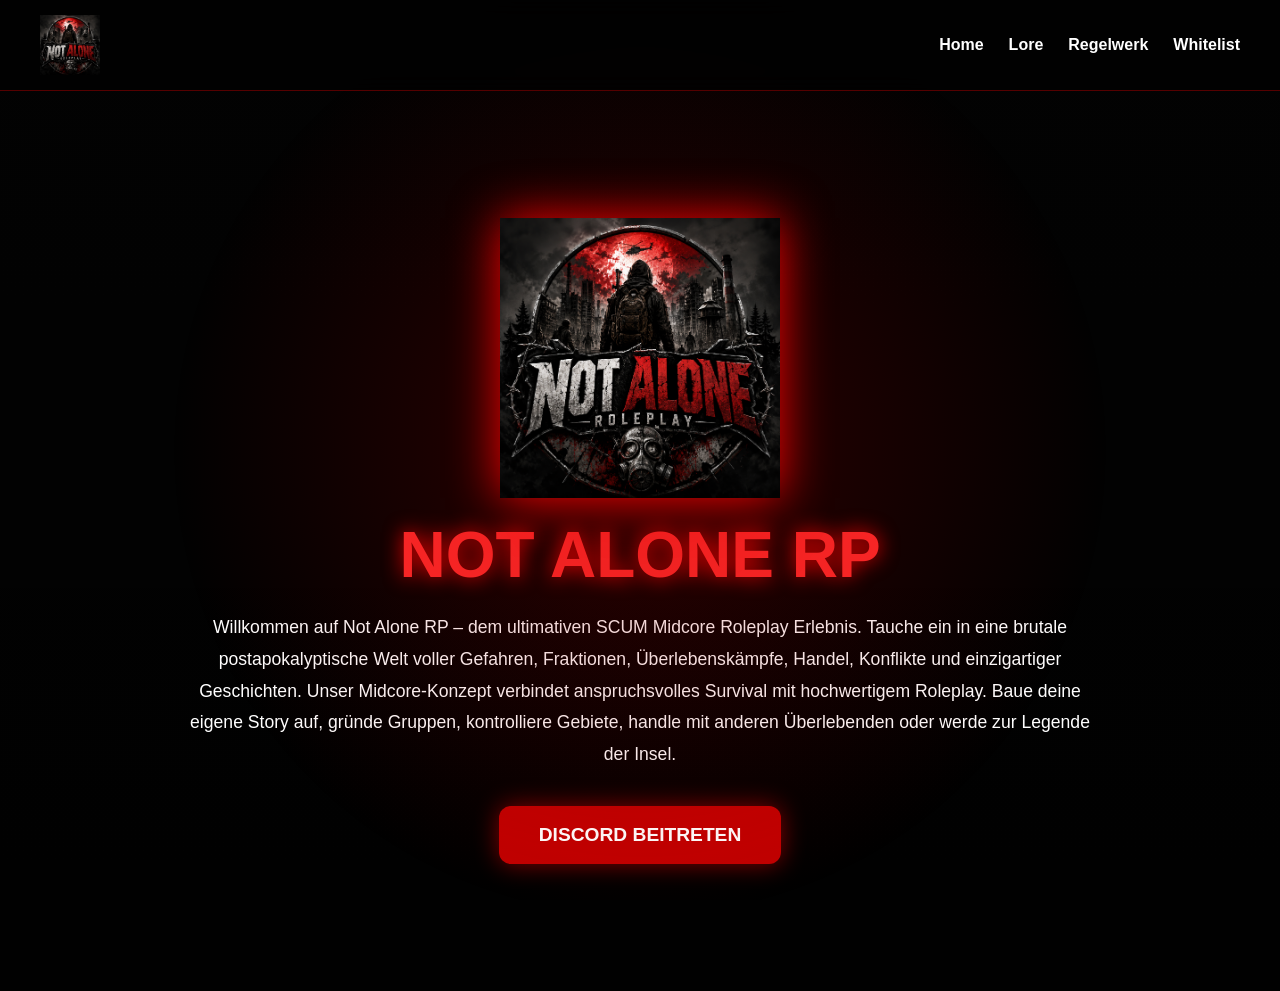
==== index.html @ 969cafd8 "Add files via upload" ====
<!DOCTYPE html>
<html lang="de">
<head>
<meta charset="UTF-8">
<meta name="viewport" content="width=device-width, initial-scale=1.0">
<title>Not Alone RP</title>
<link rel="stylesheet" href="style.css">
</head>
<body>
<nav>
<img src="logo.png">
<ul>
<li><a href="index.html">Home</a></li>
<li><a href="lore.html">Lore</a></li>
<li><a href="regelwerk.html">Regelwerk</a></li>
<li><a href="whitelist.html">Whitelist</a></li>
</ul>
</nav>

<section class="hero">
<img src="logo.png">
<h1>NOT ALONE RP</h1>
<p>
Willkommen auf Not Alone RP – dem ultimativen SCUM Midcore Roleplay Erlebnis.
Tauche ein in eine brutale postapokalyptische Welt voller Gefahren, Fraktionen,
Überlebenskämpfe, Handel, Konflikte und einzigartiger Geschichten.
Unser Midcore-Konzept verbindet anspruchsvolles Survival mit hochwertigem Roleplay.
Baue deine eigene Story auf, gründe Gruppen, kontrolliere Gebiete, handle mit anderen
Überlebenden oder werde zur Legende der Insel.
</p>

<a class="discord-btn" href="https://discord.gg/XP85SazXAx">DISCORD BEITRETEN</a>
</section>
</body>
</html>
---- style.css ----
*{margin:0;padding:0;box-sizing:border-box}
body{
font-family:Arial,sans-serif;
background:#080808;
color:#fff;
overflow-x:hidden;
}
body::before{
content:'';
position:fixed;
inset:0;
background:radial-gradient(circle at center, rgba(180,0,0,.25), transparent 60%);
pointer-events:none;
}
nav{
position:sticky;top:0;
display:flex;justify-content:space-between;align-items:center;
padding:15px 40px;
background:rgba(0,0,0,.85);
backdrop-filter:blur(10px);
border-bottom:1px solid #550000;
z-index:999;
}
nav img{height:60px}
nav ul{display:flex;gap:25px;list-style:none}
nav a{
text-decoration:none;color:white;font-weight:bold;
transition:.3s
}
nav a:hover{color:#ff2a2a;text-shadow:0 0 15px red}
.hero{
min-height:100vh;
display:flex;
flex-direction:column;
justify-content:center;
align-items:center;
text-align:center;
padding:40px;
background:linear-gradient(rgba(0,0,0,.7),rgba(0,0,0,.9));
}
.hero img{
width:280px;
filter:drop-shadow(0 0 25px red);
animation:float 4s ease-in-out infinite;
}
@keyframes float{
50%{transform:translateY(-10px)}
}
h1{
font-size:4rem;
color:#ff2a2a;
text-shadow:0 0 20px red;
margin:20px 0;
}
p{
max-width:900px;
line-height:1.8;
font-size:1.1rem;
}
.discord-btn{
margin-top:35px;
padding:18px 40px;
background:#c00000;
color:white;
text-decoration:none;
font-size:1.2rem;
font-weight:bold;
border-radius:12px;
box-shadow:0 0 25px rgba(255,0,0,.5);
transition:.3s;
}
.discord-btn:hover{
transform:scale(1.08);
background:#ff2020;
}
.content{
max-width:1200px;
margin:auto;
padding:80px 25px;
}
.card{
background:#111;
border:1px solid #500;
padding:25px;
margin-top:20px;
border-radius:15px;
box-shadow:0 0 20px rgba(255,0,0,.15);
}
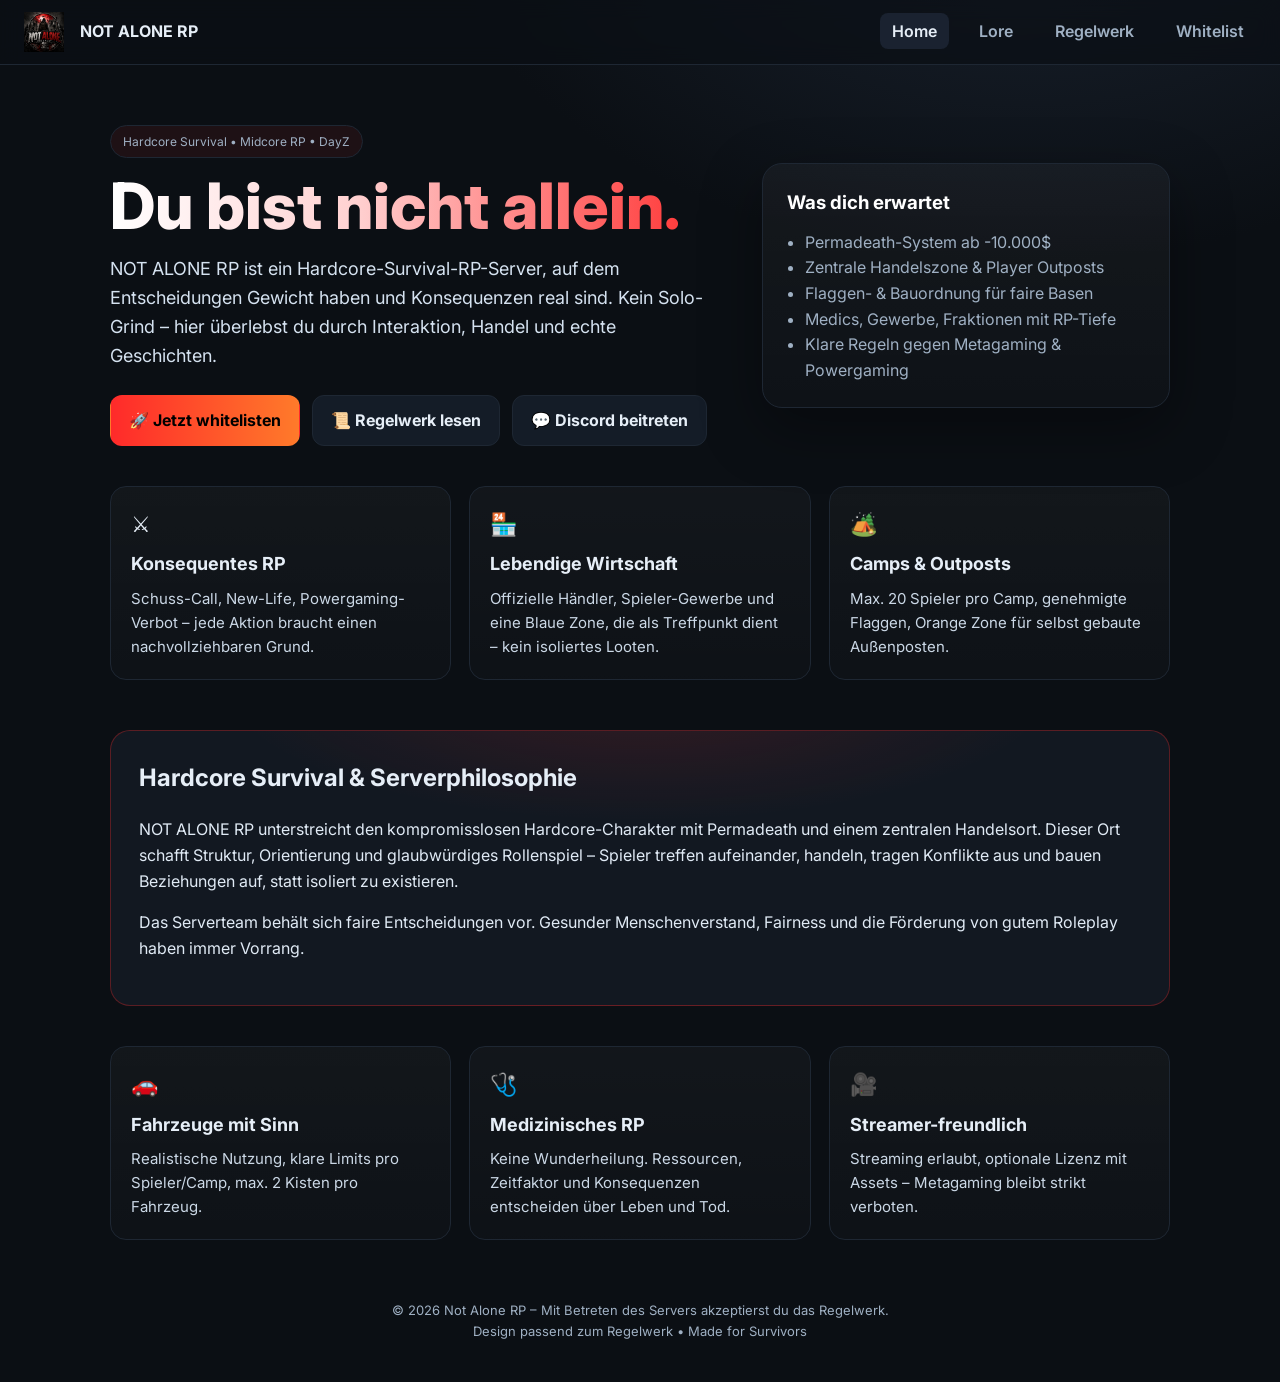
==== commit 4c9806ce: "Update index.html" ====
--- a/index.html
+++ b/index.html
@@ -1,36 +1,233 @@
-
 <!DOCTYPE html>
 <html lang="de">
 <head>
-<meta charset="UTF-8">
-<meta name="viewport" content="width=device-width, initial-scale=1.0">
-<title>Not Alone RP</title>
-<link rel="stylesheet" href="style.css">
+    <meta charset="UTF-8">
+    <meta name="viewport" content="width=device-width, initial-scale=1.0">
+    <title>Not Alone RP – Hardcore Survival Roleplay</title>
+    <link rel="preconnect" href="https://fonts.googleapis.com">
+    <link rel="preconnect" href="https://fonts.gstatic.com" crossorigin>
+    <link href="https://fonts.googleapis.com/css2?family=Inter:wght@400;600;800&family=JetBrains+Mono:wght@500&display=swap" rel="stylesheet">
+    <style>
+        :root {
+            --bg: #0b0f14;
+            --card: #121821;
+            --accent: #ff2a2a;
+            --accent-2: #ff7a2a;
+            --text: #e6eef7;
+            --muted: #9fb0c3;
+            --border: #1e2733;
+        }
+        * { box-sizing: border-box; }
+        body {
+            margin: 0;
+            background: radial-gradient(1200px 800px at 80% -10%, #1a2330 0%, var(--bg) 50%), var(--bg);
+            color: var(--text);
+            font-family: Inter, system-ui, -apple-system, Segoe UI, Roboto, sans-serif;
+            line-height: 1.6;
+        }
+        nav {
+            position: sticky;
+            top: 0;
+            z-index: 50;
+            backdrop-filter: blur(10px);
+            background: rgba(11,15,20,0.7);
+            border-bottom: 1px solid var(--border);
+            display: flex;
+            align-items: center;
+            justify-content: space-between;
+            padding: 12px 24px;
+        }
+        nav .left { display: flex; align-items: center; gap: 16px; }
+        nav img { height: 40px; }
+        nav ul { list-style: none; display: flex; gap: 18px; margin: 0; padding: 0; }
+        nav a { color: var(--muted); text-decoration: none; font-weight: 600; padding: 8px 12px; border-radius: 8px; transition: .2s; }
+        nav a:hover, nav a[aria-current="page"] { color: var(--text); background: #1a2230; }
+
+        .hero {
+            max-width: 1100px;
+            margin: 60px auto 30px;
+            padding: 0 20px;
+            display: grid;
+            grid-template-columns: 1.2fr .8fr;
+            gap: 40px;
+            align-items: center;
+        }
+        .hero h1 {
+            font-size: clamp(36px, 6vw, 64px);
+            line-height: 1.05;
+            margin: 0 0 16px;
+            font-weight: 800;
+            background: linear-gradient(90deg, #fff, #ffd1d1 40%, var(--accent));
+            -webkit-background-clip: text; background-clip: text; color: transparent;
+        }
+        .hero p.lead {
+            font-size: 18px;
+            color: #d5e2f0;
+            margin: 0 0 24px;
+            max-width: 60ch;
+        }
+        .cta { display: flex; gap: 12px; flex-wrap: wrap; }
+        .btn {
+            padding: 12px 18px;
+            border-radius: 12px;
+            font-weight: 700;
+            text-decoration: none;
+            display: inline-flex;
+            align-items: center;
+            gap: 8px;
+            border: 1px solid transparent;
+            transition: .2s;
+        }
+        .btn-primary { background: linear-gradient(90deg, var(--accent), var(--accent-2)); color: black; }
+        .btn-primary:hover { filter: brightness(1.1); transform: translateY(-1px); }
+        .btn-ghost { background: #141c27; color: var(--text); border-color: var(--border); }
+        .btn-ghost:hover { background: #1a2230; }
+
+        .hero-card {
+            background: linear-gradient(180deg, rgba(255,255,255,0.04), rgba(255,255,255,0.01));
+            border: 1px solid var(--border);
+            border-radius: 20px;
+            padding: 24px;
+            box-shadow: 0 20px 60px rgba(0,0,0,0.35);
+        }
+        .hero-card h3 { margin: 0 0 8px; color: #fff; }
+        .hero-card ul { margin: 12px 0 0; padding-left: 18px; color: var(--muted); }
+        .badge {
+            display: inline-block; padding: 6px 12px; border: 1px solid var(--border);
+            border-radius: 999px; font-size: 12px; color: var(--muted); margin-bottom: 14px;
+            background: rgba(255,42,42,0.08);
+        }
+
+        .section { max-width: 1100px; margin: 40px auto; padding: 0 20px; }
+        .grid-3 { display: grid; grid-template-columns: repeat(3,1fr); gap: 18px; }
+        .card {
+            background: linear-gradient(180deg, rgba(255,255,255,0.03), rgba(255,255,255,0.01));
+            border: 1px solid var(--border);
+            border-radius: 16px;
+            padding: 20px;
+        }
+        .card h3 { margin: 0 0 8px; font-size: 18px; }
+        .card p { margin: 0; color: #cbd8e6; font-size: 15px; }
+        .card .icon { font-size: 22px; margin-bottom: 8px; }
+
+        .philosophy {
+            margin-top: 50px;
+            background: radial-gradient(600px 200px at 50% -50px, rgba(255,42,42,0.15), transparent 70%), var(--card);
+            border: 1px solid rgba(255,42,42,0.3);
+            border-radius: 20px;
+            padding: 28px;
+        }
+        .philosophy h2 { margin-top: 0; }
+        .philosophy p { color: #e0eaf5; }
+
+        footer {
+            margin: 60px 0 40px;
+            text-align: center;
+            color: var(--muted);
+            font-size: 13px;
+        }
+
+        @media (max-width: 900px) {
+            .hero { grid-template-columns: 1fr; }
+            .grid-3 { grid-template-columns: 1fr; }
+            nav ul { display: none; }
+        }
+    </style>
 </head>
 <body>
 <nav>
-<img src="logo.png">
-<ul>
-<li><a href="index.html">Home</a></li>
-<li><a href="lore.html">Lore</a></li>
-<li><a href="regelwerk.html">Regelwerk</a></li>
-<li><a href="whitelist.html">Whitelist</a></li>
-</ul>
+    <div class="left">
+        <img src="logo.png" alt="Not Alone RP Logo">
+        <strong>NOT ALONE RP</strong>
+    </div>
+    <ul>
+        <li><a href="index.html" aria-current="page">Home</a></li>
+        <li><a href="lore.html">Lore</a></li>
+        <li><a href="regelwerk.html">Regelwerk</a></li>
+        <li><a href="whitelist.html">Whitelist</a></li>
+    </ul>
 </nav>
 
 <section class="hero">
-<img src="logo.png">
-<h1>NOT ALONE RP</h1>
-<p>
-Willkommen auf Not Alone RP – dem ultimativen SCUM Midcore Roleplay Erlebnis.
-Tauche ein in eine brutale postapokalyptische Welt voller Gefahren, Fraktionen,
-Überlebenskämpfe, Handel, Konflikte und einzigartiger Geschichten.
-Unser Midcore-Konzept verbindet anspruchsvolles Survival mit hochwertigem Roleplay.
-Baue deine eigene Story auf, gründe Gruppen, kontrolliere Gebiete, handle mit anderen
-Überlebenden oder werde zur Legende der Insel.
-</p>
-
-<a class="discord-btn" href="https://discord.gg/XP85SazXAx">DISCORD BEITRETEN</a>
+    <div>
+        <span class="badge">Hardcore Survival • Midcore RP • DayZ</span>
+        <h1>Du bist nicht allein.</h1>
+        <p class="lead">
+            NOT ALONE RP ist ein Hardcore-Survival-RP-Server, auf dem Entscheidungen Gewicht haben und Konsequenzen real sind. 
+            Kein Solo-Grind – hier überlebst du durch Interaktion, Handel und echte Geschichten.
+        </p>
+        <div class="cta">
+            <a class="btn btn-primary" href="whitelist.html">🚀 Jetzt whitelisten</a>
+            <a class="btn btn-ghost" href="regelwerk.html">📜 Regelwerk lesen</a>
+            <a class="btn btn-ghost" href="https://discord.gg/notalonerp" target="_blank">💬 Discord beitreten</a>
+        </div>
+    </div>
+    <div class="hero-card">
+        <h3>Was dich erwartet</h3>
+        <ul>
+            <li>Permadeath-System ab -10.000$</li>
+            <li>Zentrale Handelszone & Player Outposts</li>
+            <li>Flaggen- & Bauordnung für faire Basen</li>
+            <li>Medics, Gewerbe, Fraktionen mit RP-Tiefe</li>
+            <li>Klare Regeln gegen Metagaming & Powergaming</li>
+        </ul>
+    </div>
 </section>
+
+<section class="section">
+    <div class="grid-3">
+        <div class="card">
+            <div class="icon">⚔️</div>
+            <h3>Konsequentes RP</h3>
+            <p>Schuss-Call, New-Life, Powergaming-Verbot – jede Aktion braucht einen nachvollziehbaren Grund.</p>
+        </div>
+        <div class="card">
+            <div class="icon">🏪</div>
+            <h3>Lebendige Wirtschaft</h3>
+            <p>Offizielle Händler, Spieler-Gewerbe und eine Blaue Zone, die als Treffpunkt dient – kein isoliertes Looten.</p>
+        </div>
+        <div class="card">
+            <div class="icon">🏕️</div>
+            <h3>Camps & Outposts</h3>
+            <p>Max. 20 Spieler pro Camp, genehmigte Flaggen, Orange Zone für selbst gebaute Außenposten.</p>
+        </div>
+    </div>
+
+    <div class="philosophy">
+        <h2>Hardcore Survival & Serverphilosophie</h2>
+        <p>
+            NOT ALONE RP unterstreicht den kompromisslosen Hardcore-Charakter mit Permadeath und einem zentralen Handelsort. 
+            Dieser Ort schafft Struktur, Orientierung und glaubwürdiges Rollenspiel – Spieler treffen aufeinander, handeln, tragen Konflikte aus und bauen Beziehungen auf, statt isoliert zu existieren.
+        </p>
+        <p>
+            Das Serverteam behält sich faire Entscheidungen vor. Gesunder Menschenverstand, Fairness und die Förderung von gutem Roleplay haben immer Vorrang.
+        </p>
+    </div>
+</section>
+
+<section class="section">
+    <div class="grid-3">
+        <div class="card">
+            <div class="icon">🚗</div>
+            <h3>Fahrzeuge mit Sinn</h3>
+            <p>Realistische Nutzung, klare Limits pro Spieler/Camp, max. 2 Kisten pro Fahrzeug.</p>
+        </div>
+        <div class="card">
+            <div class="icon">🩺</div>
+            <h3>Medizinisches RP</h3>
+            <p>Keine Wunderheilung. Ressourcen, Zeitfaktor und Konsequenzen entscheiden über Leben und Tod.</p>
+        </div>
+        <div class="card">
+            <div class="icon">🎥</div>
+            <h3>Streamer-freundlich</h3>
+            <p>Streaming erlaubt, optionale Lizenz mit Assets – Metagaming bleibt strikt verboten.</p>
+        </div>
+    </div>
+</section>
+
+<footer>
+    © 2026 Not Alone RP – Mit Betreten des Servers akzeptierst du das Regelwerk. <br>
+    Design passend zum Regelwerk • Made for Survivors
+</footer>
 </body>
 </html>
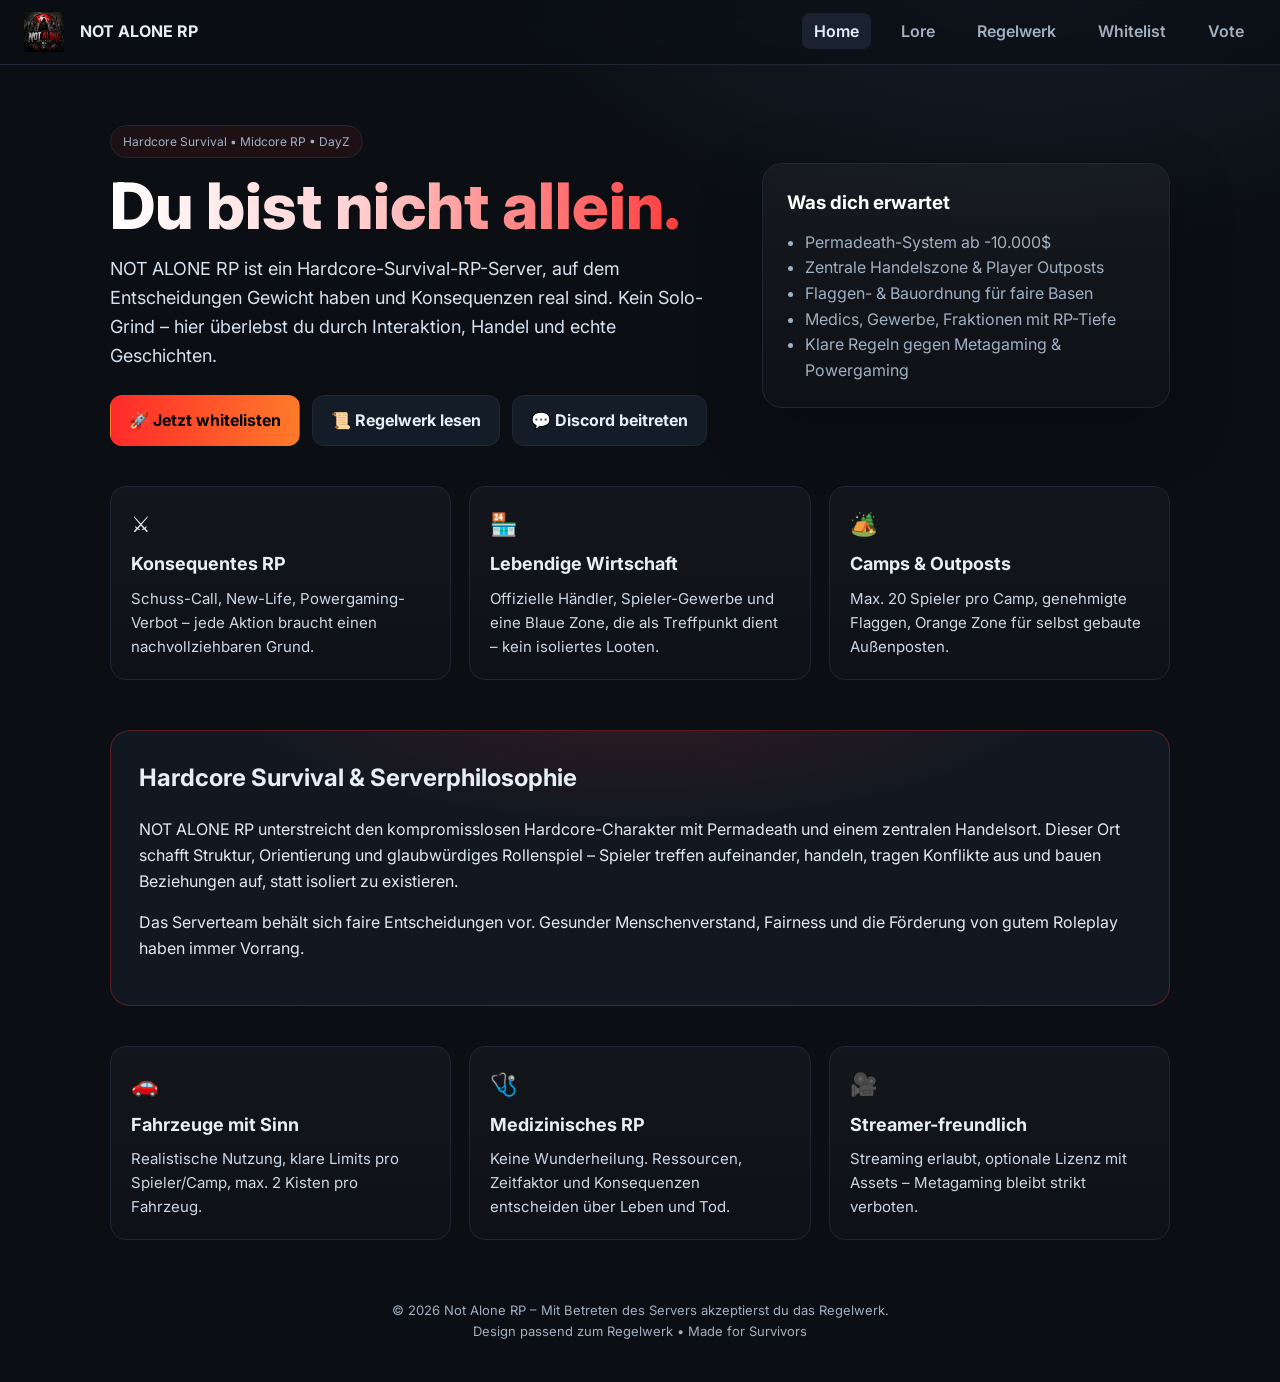
==== commit 3fc381c4: "Add 'Vote' link to navigation menu" ====
--- a/index.html
+++ b/index.html
@@ -145,6 +145,7 @@
         <li><a href="lore.html">Lore</a></li>
         <li><a href="regelwerk.html">Regelwerk</a></li>
         <li><a href="whitelist.html">Whitelist</a></li>
+        <li><a href="vote.html">Vote</a></li>
     </ul>
 </nav>
 
@@ -159,7 +160,7 @@
         <div class="cta">
             <a class="btn btn-primary" href="whitelist.html">🚀 Jetzt whitelisten</a>
             <a class="btn btn-ghost" href="regelwerk.html">📜 Regelwerk lesen</a>
-            <a class="btn btn-ghost" href="https://discord.gg/notalonerp" target="_blank">💬 Discord beitreten</a>
+            <a class="btn btn-ghost" href="https://discord.gg/Z9CkjNsSmG" target="_blank">💬 Discord beitreten</a>
         </div>
     </div>
     <div class="hero-card">
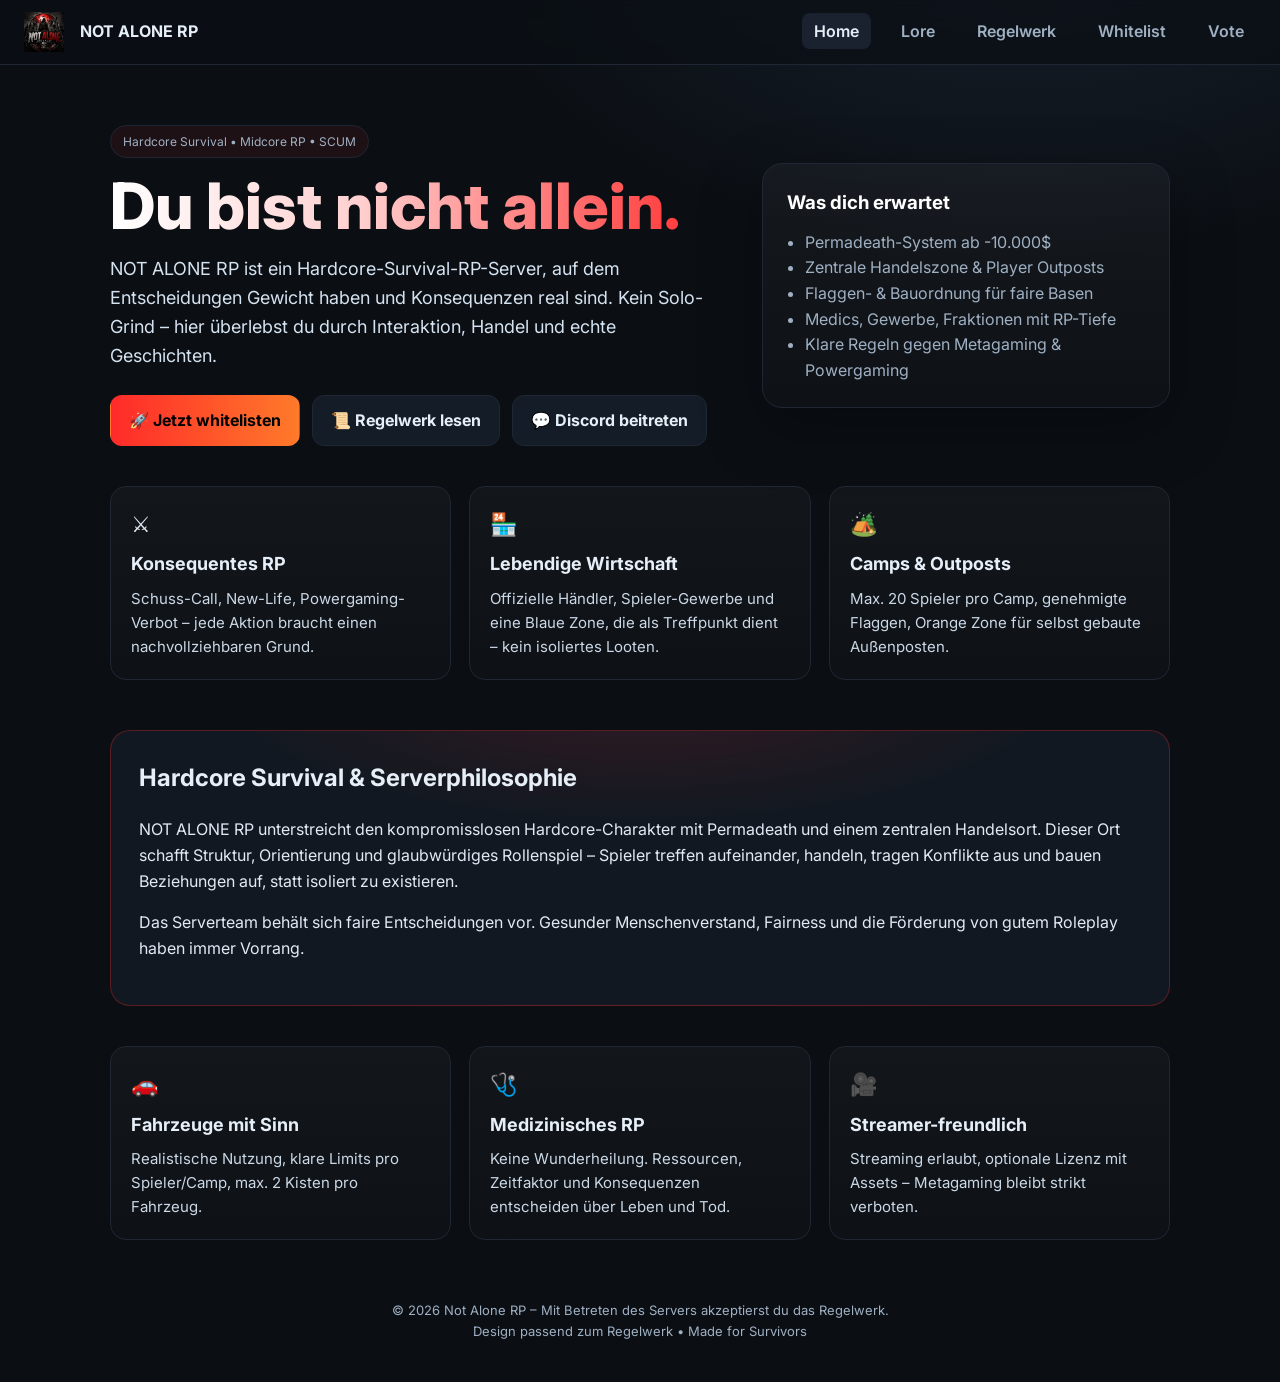
==== commit 087565f2: "Update game title from DayZ to SCUM" ====
--- a/index.html
+++ b/index.html
@@ -151,7 +151,7 @@
 
 <section class="hero">
     <div>
-        <span class="badge">Hardcore Survival • Midcore RP • DayZ</span>
+        <span class="badge">Hardcore Survival • Midcore RP • SCUM</span>
         <h1>Du bist nicht allein.</h1>
         <p class="lead">
             NOT ALONE RP ist ein Hardcore-Survival-RP-Server, auf dem Entscheidungen Gewicht haben und Konsequenzen real sind. 
